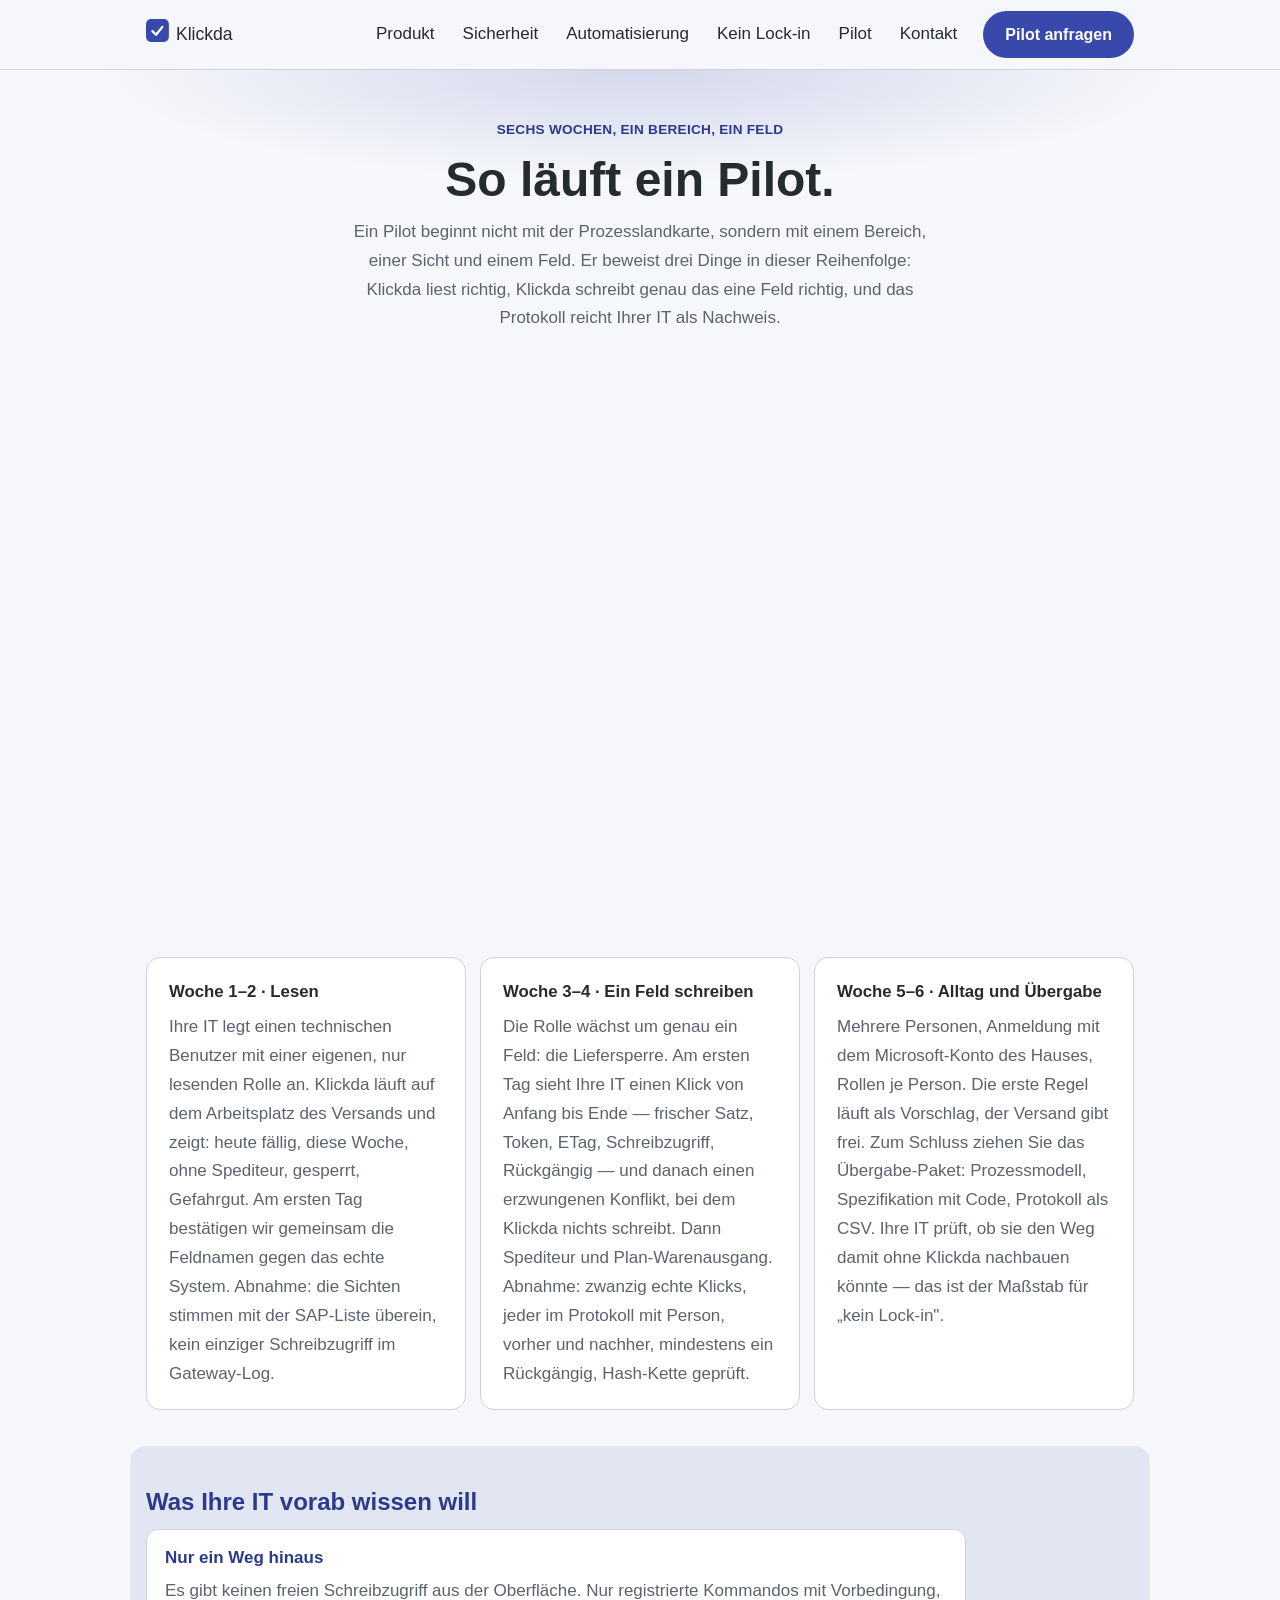
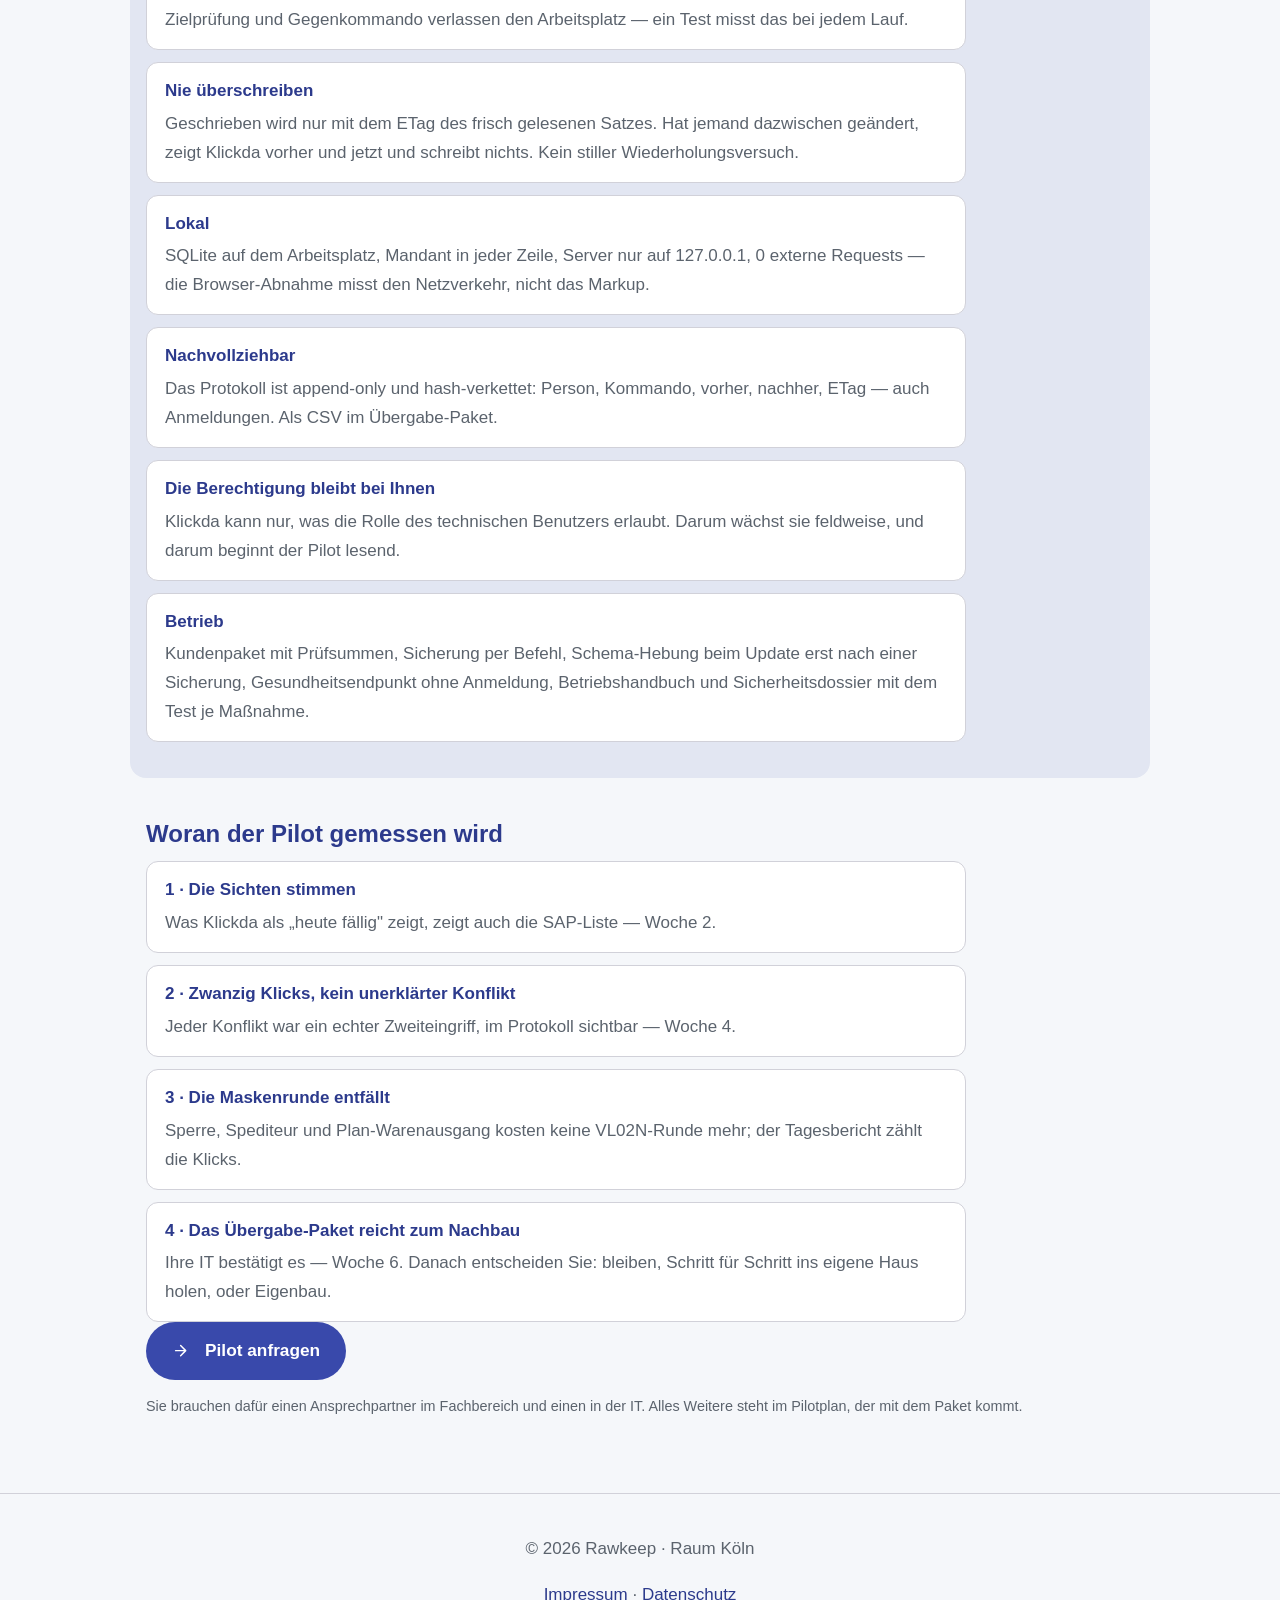
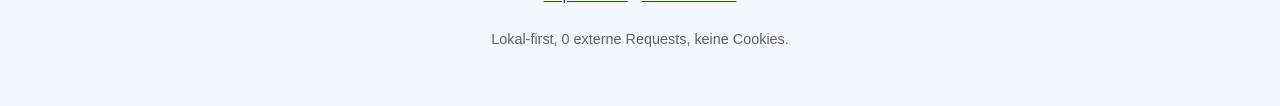
==== pilot.html @ cf8f3af4 "feat: Stand 0.7.0 — Betriebsreife, Pilotseite Co-Authored-By: Claude Fable 5.1 <noreply@anthropic.co" ====
<!doctype html>
<html lang="de">
<head>
  <meta charset="utf-8">
  <meta name="viewport" content="width=device-width, initial-scale=1">
  <title>Klickda — So läuft ein Pilot</title>
  <meta name="description" content="Ein Klickda-Pilot in sechs Wochen: zwei Wochen nur lesen, dann ein Feld mit eigener Rolle im Zielsystem, dann Alltag und Übergabe. Mit den Fragen, die Ihre IT vorab stellt, und den Kriterien, an denen der Pilot gemessen wird.">
  <meta property="og:title" content="Klickda — So läuft ein Pilot">
  <meta property="og:description" content="Sechs Wochen, ein Bereich, eine Sicht, ein Feld. Was Fachbereich und IT tun, was Klickda beweist, woran der Pilot gemessen wird.">
  <meta property="og:type" content="article">
  <link rel="icon" href="favicon.svg" type="image/svg+xml">
  <link rel="manifest" href="site.webmanifest">
  <link rel="stylesheet" href="effects.css">
  <link rel="stylesheet" href="modern.css">
  <link rel="stylesheet" href="styles.css">
  <noscript><style>[data-reveal] { opacity: 1 !important; transform: none !important; }</style></noscript>
</head>
<body>
<a class="skip" href="#ablauf">Zum Inhalt springen</a>

<header class="kopf" data-nav-shrink>
  <div class="zeile">
    <a class="marke" href="index.html" aria-label="Klickda — zur Startseite"><svg class="icon icon-marke" viewBox="0 0 32 32" aria-hidden="true"><rect width="32" height="32" rx="7" fill="currentColor"/><path d="M9 17l5 5 9-11" fill="none" stroke="#fff" stroke-width="3.2" stroke-linecap="round" stroke-linejoin="round"/></svg>Klickda</a>
    <nav aria-label="Hauptnavigation" class="nav" id="nav">
      <a href="index.html#produkt">Produkt</a>
      <a href="index.html#sicherheit">Sicherheit</a>
      <a href="index.html#automatisierung">Automatisierung</a>
      <a href="index.html#wege">Kein Lock-in</a>
      <a href="pilot.html" aria-current="page">Pilot</a>
      <a href="index.html#kontakt">Kontakt</a>
    </nav>
    <a class="knopf knopf-primaer kopf-cta" href="index.html#kontakt">Pilot anfragen</a>
    <button class="nav-schalter" aria-expanded="false" aria-controls="nav" id="navSchalter">
      <span class="sr-only">Menü öffnen</span><svg class="icon" viewBox="0 0 24 24" fill="none" stroke="currentColor" stroke-width="2" stroke-linecap="round" aria-hidden="true"><path d="M3 6h18M3 12h18M3 18h18"/></svg>
    </button>
  </div>
</header>

<main id="start">

  <section class="held bg-glow">
    <div class="inhalt">
      <p class="held-ueberzeile">Sechs Wochen, ein Bereich, ein Feld</p>
      <h1>So läuft ein Pilot.</h1>
      <p class="held-text">Ein Pilot beginnt nicht mit der Prozesslandkarte, sondern mit einem Bereich, einer Sicht und einem Feld. Er beweist drei Dinge in dieser Reihenfolge: Klickda liest richtig, Klickda schreibt genau das eine Feld richtig, und das Protokoll reicht Ihrer IT als Nachweis.</p>
    </div>
  </section>

  <section class="abschnitt" id="ablauf">
    <h2 data-reveal>Drei Phasen</h2>
    <p class="abschnitt-intro" data-reveal>Beispiel Exportversand aus SAP — das erste Pilot-Paket. Jede Phase hat eine Abnahme, die man mit Ja oder Nein beantworten kann.</p>
    <figure class="zeitstrahl" data-reveal>
      <svg viewBox="0 0 960 380" width="960" height="380" role="img" aria-labelledby="zeitstrahlTitel" style="max-width:100%;height:auto">
        <title id="zeitstrahlTitel">Zeitstrahl des Piloten: Woche 1 bis 2 lesen, Woche 3 bis 4 ein Feld schreiben, Woche 5 bis 6 Alltag und Übergabe</title>
        <g fill="none" stroke="currentColor" stroke-width="5" stroke-linecap="round">
          <line x1="50" y1="190" x2="910" y2="190" opacity=".2"/>
          <line x1="50" y1="190" x2="320" y2="190"/>
          <line x1="345" y1="190" x2="615" y2="190" stroke-dasharray="14 12"/>
          <line x1="640" y1="190" x2="910" y2="190"/>
        </g>
        <g fill="currentColor">
          <circle cx="50" cy="190" r="14"/><circle cx="332" cy="190" r="14"/><circle cx="628" cy="190" r="14"/><circle cx="910" cy="190" r="14"/>
        </g>
        <g font-family="system-ui, sans-serif" fill="currentColor" text-anchor="middle">
          <text x="190" y="125" font-size="40" font-weight="700">Woche 1–2</text><text x="190" y="275" font-size="32">nur lesen</text>
          <text x="480" y="125" font-size="40" font-weight="700">Woche 3–4</text><text x="480" y="275" font-size="32">ein Feld schreiben</text>
          <text x="770" y="125" font-size="40" font-weight="700">Woche 5–6</text><text x="770" y="275" font-size="32">Alltag und Übergabe</text>
        </g>
      </svg>
      <figcaption class="hinweis-klein">Lesen, dann ein Feld, dann der Alltag — die Berechtigung wächst mit jeder Phase.</figcaption>
    </figure>
    <div class="karten">
      <article class="karte lift" data-reveal>
        <h3>Woche 1–2 · Lesen</h3>
        <p>Ihre IT legt einen technischen Benutzer mit einer eigenen, nur lesenden Rolle an. Klickda läuft auf dem Arbeitsplatz des Versands und zeigt: heute fällig, diese Woche, ohne Spediteur, gesperrt, Gefahrgut. Am ersten Tag bestätigen wir gemeinsam die Feldnamen gegen das echte System. Abnahme: die Sichten stimmen mit der SAP-Liste überein, kein einziger Schreibzugriff im Gateway-Log.</p>
      </article>
      <article class="karte lift" data-reveal data-delay="1">
        <h3>Woche 3–4 · Ein Feld schreiben</h3>
        <p>Die Rolle wächst um genau ein Feld: die Liefersperre. Am ersten Tag sieht Ihre IT einen Klick von Anfang bis Ende — frischer Satz, Token, ETag, Schreibzugriff, Rückgängig — und danach einen erzwungenen Konflikt, bei dem Klickda nichts schreibt. Dann Spediteur und Plan-Warenausgang. Abnahme: zwanzig echte Klicks, jeder im Protokoll mit Person, vorher und nachher, mindestens ein Rückgängig, Hash-Kette geprüft.</p>
      </article>
      <article class="karte lift" data-reveal data-delay="2">
        <h3>Woche 5–6 · Alltag und Übergabe</h3>
        <p>Mehrere Personen, Anmeldung mit dem Microsoft-Konto des Hauses, Rollen je Person. Die erste Regel läuft als Vorschlag, der Versand gibt frei. Zum Schluss ziehen Sie das Übergabe-Paket: Prozessmodell, Spezifikation mit Code, Protokoll als CSV. Ihre IT prüft, ob sie den Weg damit ohne Klickda nachbauen könnte — das ist der Maßstab für „kein Lock-in".</p>
      </article>
    </div>
  </section>

  <section class="abschnitt abschnitt-hell" id="it">
    <h2 data-reveal>Was Ihre IT vorab wissen will</h2>
    <dl class="stand" data-reveal>
      <div><dt>Nur ein Weg hinaus</dt><dd>Es gibt keinen freien Schreibzugriff aus der Oberfläche. Nur registrierte Kommandos mit Vorbedingung, Zielprüfung und Gegenkommando verlassen den Arbeitsplatz — ein Test misst das bei jedem Lauf.</dd></div>
      <div><dt>Nie überschreiben</dt><dd>Geschrieben wird nur mit dem ETag des frisch gelesenen Satzes. Hat jemand dazwischen geändert, zeigt Klickda vorher und jetzt und schreibt nichts. Kein stiller Wiederholungsversuch.</dd></div>
      <div><dt>Lokal</dt><dd>SQLite auf dem Arbeitsplatz, Mandant in jeder Zeile, Server nur auf 127.0.0.1, 0 externe Requests — die Browser-Abnahme misst den Netzverkehr, nicht das Markup.</dd></div>
      <div><dt>Nachvollziehbar</dt><dd>Das Protokoll ist append-only und hash-verkettet: Person, Kommando, vorher, nachher, ETag — auch Anmeldungen. Als CSV im Übergabe-Paket.</dd></div>
      <div><dt>Die Berechtigung bleibt bei Ihnen</dt><dd>Klickda kann nur, was die Rolle des technischen Benutzers erlaubt. Darum wächst sie feldweise, und darum beginnt der Pilot lesend.</dd></div>
      <div><dt>Betrieb</dt><dd>Kundenpaket mit Prüfsummen, Sicherung per Befehl, Schema-Hebung beim Update erst nach einer Sicherung, Gesundheitsendpunkt ohne Anmeldung, Betriebshandbuch und Sicherheitsdossier mit dem Test je Maßnahme.</dd></div>
    </dl>
  </section>

  <section class="abschnitt" id="kriterien">
    <h2 data-reveal>Woran der Pilot gemessen wird</h2>
    <dl class="stand" data-reveal>
      <div><dt>1 · Die Sichten stimmen</dt><dd>Was Klickda als „heute fällig" zeigt, zeigt auch die SAP-Liste — Woche 2.</dd></div>
      <div><dt>2 · Zwanzig Klicks, kein unerklärter Konflikt</dt><dd>Jeder Konflikt war ein echter Zweiteingriff, im Protokoll sichtbar — Woche 4.</dd></div>
      <div><dt>3 · Die Maskenrunde entfällt</dt><dd>Sperre, Spediteur und Plan-Warenausgang kosten keine VL02N-Runde mehr; der Tagesbericht zählt die Klicks.</dd></div>
      <div><dt>4 · Das Übergabe-Paket reicht zum Nachbau</dt><dd>Ihre IT bestätigt es — Woche 6. Danach entscheiden Sie: bleiben, Schritt für Schritt ins eigene Haus holen, oder Eigenbau.</dd></div>
    </dl>
    <p class="held-aktion" data-reveal>
      <a class="knopf knopf-primaer knopf-gross" href="index.html#kontakt"><svg class="icon" viewBox="0 0 24 24" fill="none" stroke="currentColor" stroke-width="2" stroke-linecap="round" stroke-linejoin="round" aria-hidden="true"><path d="M5 12h14M12 5l7 7-7 7"/></svg>Pilot anfragen</a>
    </p>
    <p class="hinweis-klein" data-reveal>Sie brauchen dafür einen Ansprechpartner im Fachbereich und einen in der IT. Alles Weitere steht im Pilotplan, der mit dem Paket kommt.</p>
  </section>

</main>

<footer class="fuss">
  <p>© <span id="jahr">2026</span> Rawkeep · Raum Köln</p>
  <p><a href="impressum.html">Impressum</a> · <a href="datenschutz.html">Datenschutz</a></p>
  <p class="hinweis-klein">Lokal-first, 0 externe Requests, keine Cookies.</p>
</footer>

<script src="main.js"></script>
<script src="effects.js" defer></script>
</body>
</html>
---- effects.css ----
/* Rawkeep Design-Kit — Basis-Styles zu effects.js + Hintergrund-Muster.
   Alles über CSS-Variablen themebar; kein externes Asset, kein CDN.

   Muster-Klassen erwarten zwei Variablen im :root des Projekts:
     --kit-akzent   (Musterfarbe, z. B. Markenfarbe)
     --kit-flaeche  (Hintergrund-Grundton) */

/* ── Scroll-Reveal ─────────────────────────────────────────────────── */
[data-reveal] {
  opacity: 0;
  transform: translateY(18px);
  transition: opacity .6s ease, transform .6s ease;
}
[data-reveal].sichtbar { opacity: 1; transform: none; }
@media (prefers-reduced-motion: reduce) {
  [data-reveal] { opacity: 1; transform: none; transition: none; }
}

/* ── Hover-Lift für Karten ─────────────────────────────────────────── */
.lift { transition: transform .25s ease, box-shadow .25s ease; }
.lift:hover {
  transform: translateY(-4px);
  box-shadow: 0 12px 28px rgba(0, 0, 0, .10);
}
@media (prefers-reduced-motion: reduce) { .lift, .lift:hover { transform: none; } }

/* ── Navigation schrumpft beim Scrollen (data-nav-shrink) ──────────── */
[data-nav-shrink] { transition: padding .25s ease, box-shadow .25s ease; }
[data-nav-shrink].geschrumpft { box-shadow: 0 2px 14px rgba(0, 0, 0, .08); }

/* ── Hintergrund-Muster (reine CSS-Gradients — 0 Bytes Bilddaten) ──── */
.bg-verlauf {
  background: linear-gradient(160deg,
    var(--kit-flaeche, #faf7f2) 0%,
    color-mix(in srgb, var(--kit-akzent, #888) 12%, var(--kit-flaeche, #faf7f2)) 55%,
    var(--kit-flaeche, #faf7f2) 100%);
}
.bg-punkte {
  background-image: radial-gradient(
    color-mix(in srgb, var(--kit-akzent, #888) 22%, transparent) 1.5px, transparent 1.5px);
  background-size: 26px 26px;
}
.bg-wellen {
  background-image: repeating-linear-gradient(-35deg,
    color-mix(in srgb, var(--kit-akzent, #888) 8%, transparent) 0 2px,
    transparent 2px 18px);
}
.bg-glow {
  background:
    radial-gradient(60% 50% at 50% 0%,
      color-mix(in srgb, var(--kit-akzent, #888) 18%, transparent), transparent 70%),
    var(--kit-flaeche, #faf7f2);
}

/* ── Parallax-Bühne: Ebenen sauber beschneiden ─────────────────────── */
.parallax-buehne { position: relative; overflow: hidden; }
.parallax-buehne > [data-parallax] {
  position: absolute; inset: -20% 0; z-index: 0; pointer-events: none;
  will-change: transform;
}
.parallax-buehne > .inhalt { position: relative; z-index: 1; }
---- modern.css ----
/* Rawkeep Design-Kit — modern.css (2026)
   ──────────────────────────────────────────────────────────────────────
   Was heutige Browser können und wir bisher liegen ließen. Alles hier ist
   **Progressive Enhancement**: Fehlt ein Feature, sieht die Seite aus wie
   vorher — nichts bricht. Und alles ist nativ: 0 KB Bibliothek, 0 CDN.

   Nach effects.css einbinden:
     <link rel="stylesheet" href="effects.css">
     <link rel="stylesheet" href="modern.css">

   Die vier großen Gewinne:
   1. Scroll-Animationen OHNE JavaScript (animation-timeline) — läuft auf
      dem Compositor, also flüssig auch auf schwachen Geräten.
   2. Dark Mode ab Werk (light-dark()) — eine Zeile statt zwei Paletten.
   3. Weiche Seitenwechsel (View Transitions) — auch ohne Framework.
   4. Typografie, die sich selbst umbricht (text-wrap: balance/pretty).
────────────────────────────────────────────────────────────────────── */

/* ── 0. Farbraum: OKLCH statt HEX ──────────────────────────────────────
   OKLCH ist wahrnehmungsgleich: gleiche Lightness = gleich hell für das
   Auge. Damit lassen sich Paletten rechnerisch ableiten, ohne dass eine
   Stufe „schmutzig" wirkt — bei HEX/HSL passiert genau das.
   Die Marken-Variablen bleiben; hier entstehen nur Ableitungen daraus. */
@supports (color: oklch(0.5 0.1 250)) {
  :root {
    /* Aufhellen/Abdunkeln ohne Farbstich — Basis für Hover, Ränder, Flächen */
    --kit-akzent-hell: color-mix(in oklch, var(--kit-akzent, #888) 55%, white);
    --kit-akzent-dunkel: color-mix(in oklch, var(--kit-akzent, #888) 80%, black);
    --kit-akzent-zart: color-mix(in oklch, var(--kit-akzent, #888) 12%, transparent);
  }
}

/* ── 1. Dark Mode ab Werk ──────────────────────────────────────────────
   light-dark() liefert beide Werte in EINER Deklaration. Voraussetzung ist
   `color-scheme` — das schaltet auch Formularfelder, Scrollbalken und
   Auswahlfarben des Browsers mit um (das vergessen die meisten). */
@supports (color: light-dark(white, black)) {
  :root {
    color-scheme: light dark;
    --kit-flaeche-auto: light-dark(var(--kit-flaeche, #faf7f2), oklch(0.18 0.01 260));
    --kit-tinte-auto: light-dark(oklch(0.25 0.02 260), oklch(0.94 0.01 260));
    --kit-karte-auto: light-dark(white, oklch(0.23 0.012 260));
    --kit-linie-auto: light-dark(oklch(0.9 0.01 60), oklch(0.32 0.012 260));
  }
  /* Opt-in: Klasse ans <html>, dann übernehmen die Flächen den Auto-Wert.
     Bewusst NICHT global erzwungen — bestehende Seiten bleiben unberührt. */
  html.auto-theme body {
    background: var(--kit-flaeche-auto);
    color: var(--kit-tinte-auto);
  }
  html.auto-theme .karte { background: var(--kit-karte-auto); border-color: var(--kit-linie-auto); }
}

/* ── 2. Scroll-Animationen ohne JavaScript ─────────────────────────────
   `animation-timeline: view()` koppelt eine Animation an die Sichtbarkeit
   des Elements. Der Browser rechnet das auf dem Compositor — kein
   IntersectionObserver, kein Scroll-Listener, kein Ruckeln.
   Fallback: Ohne Unterstützung greift weiter effects.js (data-reveal). */
@supports (animation-timeline: view()) {
  @media (prefers-reduced-motion: no-preference) {
    /* Einblenden beim Hereinscrollen — übernimmt data-reveal von effects.js.
       Gleiches Attribut, andere Technik: bestehende Seiten profitieren
       sofort, ohne dass eine Zeile HTML geändert werden muss. */
    [data-reveal] {
      animation: kit-auftauchen linear both;
      animation-timeline: view();
      /* Start, wenn 15 % unterhalb der Kante; fertig bei 40 % Sichtbarkeit */
      animation-range: entry 15% cover 40%;
    }
    /* data-delay staffelt weiterhin — nativ über einen späteren Startpunkt */
    [data-reveal][data-delay="1"] { animation-range: entry 22% cover 46%; }
    [data-reveal][data-delay="2"] { animation-range: entry 29% cover 52%; }

    /* Parallax ohne JS: Ebene wandert langsamer als der Scroll */
    .parallax-buehne > [data-parallax] {
      animation: kit-parallax linear both;
      animation-timeline: view();
      animation-range: cover;
    }

    /* Lesefortschritt am Seitenkopf — eine Zeile statt eines Skripts */
    [data-fortschritt] {
      transform-origin: 0 50%;
      animation: kit-fortschritt linear both;
      animation-timeline: scroll(root block);
    }

    /* Sticky-Szene: Element bleibt stehen und skaliert sanft mit */
    [data-buehne] {
      animation: kit-buehne linear both;
      animation-timeline: view();
      animation-range: entry 0% exit 100%;
    }
  }
}

@keyframes kit-auftauchen {
  from { opacity: 0; transform: translateY(22px); }
  to { opacity: 1; transform: none; }
}
@keyframes kit-parallax {
  from { transform: translateY(-8%); }
  to { transform: translateY(8%); }
}
@keyframes kit-fortschritt {
  from { transform: scaleX(0); }
  to { transform: scaleX(1); }
}
@keyframes kit-buehne {
  from { opacity: 0; transform: scale(0.96); }
  20%, 80% { opacity: 1; transform: none; }
  to { opacity: 0.35; transform: scale(0.98); }
}

/* ── 3. Weiche Seitenwechsel (View Transitions für klassische Seiten) ───
   Gilt für ganz normale Links zwischen HTML-Seiten — kein Framework, kein
   Router. Browser ohne Unterstützung springen wie immer hart um. */
@view-transition { navigation: auto; }

@media (prefers-reduced-motion: no-preference) {
  ::view-transition-old(root) { animation: kit-raus .18s ease both; }
  ::view-transition-new(root) { animation: kit-rein .28s ease both; }
}
@keyframes kit-raus { to { opacity: 0; } }
@keyframes kit-rein { from { opacity: 0; transform: translateY(8px); } }

/* Elemente, die über Seiten hinweg „mitwandern" sollen (Logo, Held-Bild):
   gleicher Name auf beiden Seiten ⇒ der Browser morpht sie ineinander. */
.marke { view-transition-name: marke; }

/* ── 4. Typografie, die sich selbst umbricht ───────────────────────────
   `balance` verteilt Überschriften gleichmäßig auf die Zeilen (max. ~6),
   `pretty` verhindert Schusterjungen im Fließtext. Kostenlos, sofort
   sichtbar — der billigste Qualitätsgewinn überhaupt. */
h1, h2, h3, .held h1, blockquote { text-wrap: balance; }
p, li, figcaption, .abschnitt-intro { text-wrap: pretty; }

/* Fließende Schriftgrößen ohne Media-Queries.
   clamp(Minimum, Wunsch, Maximum) — skaliert stufenlos mit dem Viewport. */
:root {
  --kit-h1: clamp(2rem, 1.4rem + 3vw, 3.4rem);
  --kit-h2: clamp(1.35rem, 1.1rem + 1.2vw, 1.9rem);
  --kit-text: clamp(1rem, 0.97rem + 0.15vw, 1.12rem);
}
.held h1, .fluid h1 { font-size: var(--kit-h1); line-height: 1.12; }
.fluid h2 { font-size: var(--kit-h2); }
.fluid { font-size: var(--kit-text); }

/* ── 5. Container Queries — Komponenten statt Seiten denken ────────────
   Eine Karte weiß nicht, wie breit das Fenster ist — sie soll wissen, wie
   viel Platz SIE hat. Dadurch funktioniert dieselbe Karte in Sidebar und
   Hauptspalte, ohne Sonderfälle. */
@supports (container-type: inline-size) {
  .karten, .preis-raster, .kpi-raster { container-type: inline-size; }

  @container (min-width: 34rem) {
    .karte.breit { display: grid; grid-template-columns: auto 1fr; gap: 1rem; }
  }
  @container (max-width: 22rem) {
    .karte { padding: 14px 16px; }
    .karte h3 { font-size: 1rem; }
  }
}

/* ── 6. Sanftes Erscheinen für Dialoge und Popover ─────────────────────
   @starting-style beschreibt den Zustand VOR dem ersten Frame; zusammen
   mit `transition-behavior: allow-discrete` lassen sich damit Elemente
   animieren, die von display:none kommen — bisher nur mit JS möglich. */
@supports (transition-behavior: allow-discrete) {
  [popover], dialog {
    opacity: 0;
    transform: translateY(6px);
    transition: opacity .2s ease, transform .2s ease, overlay .2s allow-discrete,
      display .2s allow-discrete;
  }
  [popover]:popover-open, dialog[open] { opacity: 1; transform: none; }
  @starting-style {
    [popover]:popover-open, dialog[open] { opacity: 0; transform: translateY(6px); }
  }
}

/* ── 7. Formularfelder, die mitwachsen ─────────────────────────────────
   `field-sizing: content` lässt Textareas mit dem Inhalt wachsen —
   der klassische „Textarea-Resize per JS" entfällt komplett. */
@supports (field-sizing: content) {
  textarea.waechst { field-sizing: content; min-height: 3lh; max-height: 12lh; }
}

/* ── 8. :has() — der Eltern-Selektor ───────────────────────────────────
   Erlaubt Regeln, für die bisher eine JS-Klasse nötig war. */
@supports selector(:has(*)) {
  /* Karte mit Bild bekommt engeren Innenabstand oben */
  .karte:has(> img:first-child) { padding-top: 0; overflow: hidden; }
  /* Formular mit Fehlermeldung hebt sich ab */
  form:has(.formular-meldung[data-art="fehler"]) { outline: 2px solid #c5221f; outline-offset: 4px; }
  /* Menü offen ⇒ Seite nicht scrollen (ohne JS-Klasse am body) */
  body:has(.nav-schalter[aria-expanded="true"]) { overflow: hidden; }
}

/* ── 9. Rendering-Performance für lange Seiten ─────────────────────────
   `content-visibility: auto` überspringt das Rendern von Bereichen weit
   außerhalb des Sichtfelds. contain-intrinsic-size verhindert dabei
   Sprünge in der Scrollleiste. */
@supports (content-visibility: auto) {
  .abschnitt-lazy { content-visibility: auto; contain-intrinsic-size: auto 600px; }
}

/* ── 10. Fokus, der niemandem wehtut ───────────────────────────────────
   :focus-visible zeigt den Rahmen nur bei Tastaturbedienung — Mausklicks
   bleiben ruhig, Tastaturnutzer sehen trotzdem immer, wo sie sind. */
:where(a, button, input, select, textarea, [tabindex]):focus-visible {
  outline: 3px solid var(--kit-akzent, #1d4ed8);
  outline-offset: 2px;
  border-radius: 4px;
}

/* Bilder verhalten sich vernünftig, ohne dass man daran denken muss. */
:where(img, video, svg) { max-inline-size: 100%; block-size: auto; }
:where(img[loading="lazy"]) { background: var(--kit-akzent-zart, transparent); }
---- styles.css ----
/* Klickda — generiert von der Rawkeep Kundenseiten-Fabrik.
   Design-Tokens aus dem Branchen-Profil; mobile-first, AA-Kontraste,
   Touch-Ziele ≥ 44 px, Systemschriften, prefers-reduced-motion respektiert. */

:root {
  --flaeche: #f5f7fa;
  --karte: #ffffff;
  --tinte: #262b30;
  --grau: #5b636d;
  --linie: color-mix(in srgb, var(--akzent) 12%, #e6e4df);
  --akzent: #3949ab;
  --akzent-dunkel: #2c3a8c;
  --weich: color-mix(in srgb, var(--akzent) 10%, var(--flaeche));
  --fokus: #1d4ed8;
  --kit-akzent: var(--akzent);
  --kit-flaeche: var(--flaeche);
}

* { box-sizing: border-box; }
html { scroll-behavior: smooth; }
body {
  margin: 0; background: var(--flaeche); color: var(--tinte);
  font: 17px/1.7 -apple-system, "Segoe UI", Roboto, "Noto Sans", sans-serif;
}
h1, h2, .marke { font-family: inherit; }

.sr-only {
  position: absolute; width: 1px; height: 1px; overflow: hidden;
  clip: rect(0 0 0 0); white-space: nowrap;
}
.skip {
  position: absolute; left: -999px; top: 0; background: var(--akzent);
  color: #fff; padding: 10px 16px; z-index: 20;
}
.skip:focus { left: 8px; }
a:focus-visible, button:focus-visible, input:focus-visible, textarea:focus-visible {
  outline: 3px solid var(--fokus); outline-offset: 2px;
}
@media (prefers-reduced-motion: reduce) {
  html { scroll-behavior: auto; }
  * { animation: none !important; transition: none !important; }
}

/* Icons: Inline-SVG statt Emoji (Werksregel) — Groesse folgt der Schrift,
   Farbe folgt currentColor, damit sie in jedem Theme sitzen. */
.icon { width: 1em; height: 1em; flex: none; vertical-align: -0.125em; margin-right: .45em; }
.knopf { display: inline-flex; align-items: center; }

/* Haken der Vertrauensliste als CSS-Icon: so ueberlebt er, wenn jemand
   den Platzhaltertext ueberschreibt, und zaehlt nicht als Emoji. */
.vertrauen li { list-style: none; padding-left: 1.6em; position: relative; }
.vertrauen li::before {
  content: ""; position: absolute; left: 0; top: .2em; width: 1.1em; height: 1.1em;
  background: currentColor;
  -webkit-mask: var(--haken) center/contain no-repeat;
          mask: var(--haken) center/contain no-repeat;
}
:root { --haken: url("data:image/svg+xml,%3Csvg xmlns='http://www.w3.org/2000/svg' viewBox='0 0 24 24' fill='none' stroke='%23000' stroke-width='3' stroke-linecap='round' stroke-linejoin='round'%3E%3Cpath d='M20 6 9 17l-5-5'/%3E%3C/svg%3E"); }

/* Sprungziele nicht unter den klebenden Kopf schieben: ohne das landet
   die Ueberschrift beim Klick auf einen Anker hinter der Leiste und der
   Besucher faengt mitten im Absatz zu lesen an. */
:target, main[id], section[id], [id]:where(h1, h2, h3) { scroll-margin-top: 5rem; }

/* Kopf */
.kopf {
  position: sticky; top: 0; z-index: 10;
  background: color-mix(in srgb, var(--flaeche) 96%, transparent);
  border-bottom: 1px solid var(--linie); backdrop-filter: blur(4px);
}
.zeile {
  max-width: 1020px; margin: 0 auto; padding: 10px 16px;
  display: flex; align-items: center; gap: 14px;
}
.marke { color: var(--tinte); text-decoration: none; font-size: 1.1rem; margin-right: auto; }
.nav { display: none; gap: 4px; }
.nav a {
  color: var(--tinte); text-decoration: none; padding: 10px 12px;
  border-radius: 8px; min-height: 44px; display: inline-flex; align-items: center;
}
.nav a:hover { background: var(--weich); }
.nav-schalter {
  border: 1px solid var(--linie); background: var(--karte); border-radius: 8px;
  font-size: 1.3rem; width: 44px; height: 44px; cursor: pointer;
}
.nav.offen { display: flex; flex-direction: column; position: absolute;
  right: 12px; top: 60px; background: var(--karte); border: 1px solid var(--linie);
  border-radius: 12px; padding: 8px; box-shadow: 0 8px 24px rgba(0,0,0,.12); }

/* Sprach-Umschalter (nur bei mehrsprachigen Seiten eingesetzt) */
.sprachen { display: flex; gap: 4px; }
.sprachen button {
  min-width: 44px; min-height: 44px; border-radius: 8px; cursor: pointer;
  border: 1px solid var(--linie); background: var(--karte); color: var(--tinte);
  font: inherit; font-size: .9rem;
}
.sprachen button[aria-pressed="true"] { background: var(--akzent); color: #fff; }

/* Knöpfe */
.knopf {
  display: inline-flex; align-items: center; justify-content: center; gap: 8px;
  min-height: 44px; padding: 10px 22px; border-radius: 999px;
  text-decoration: none; font-weight: 600; border: none; cursor: pointer;
  font-size: 1rem;
}
.knopf-primaer { background: var(--akzent); color: #fff; }
.knopf-primaer:hover { background: var(--akzent-dunkel); }
.knopf-sekundaer { background: var(--weich); color: var(--tinte); }
.knopf-gross { font-size: 1.08rem; padding: 14px 26px; }
.kopf-cta { display: none; }

/* Hero */
.held { text-align: center; padding: 48px 16px 32px; }
.held .inhalt { max-width: 980px; margin: 0 auto; }
.held h1 { font-size: 2.2rem; line-height: 1.2; margin: 0 0 .6rem; }
.held-text { max-width: 36rem; margin: 0 auto 1.4rem; color: var(--grau); }
.held-aktion { margin: 0 0 .5rem; }
.held-neben a { color: var(--akzent-dunkel); }
.vertrauen {
  list-style: none; padding: 0; margin: 1.6rem 0 0;
  display: flex; flex-wrap: wrap; justify-content: center; gap: 8px;
}
.vertrauen li {
  background: var(--karte); border: 1px solid var(--linie);
  border-radius: 999px; padding: 8px 16px; font-size: .95rem;
}

/* Abschnitte */
.abschnitt { max-width: 1020px; margin: 0 auto; padding: 36px 16px; }
.abschnitt h2 { font-size: 1.5rem; margin: 0 0 .4rem; color: var(--akzent-dunkel); }
.abschnitt-intro { color: var(--grau); margin-top: 0; }

.karten { display: grid; grid-template-columns: 1fr; gap: 14px; margin-top: 18px; }
.karte {
  background: var(--karte); border: 1px solid var(--linie);
  border-radius: 14px; padding: 20px 22px;
}
.karte h3 { margin: 0 0 .4rem; font-size: 1.05rem; }
.karte p { margin: 0; color: var(--grau); }

/* Tabellen */
.preise, .zeiten { width: 100%; border-collapse: collapse; margin-top: 12px; }
.preise th, .preise td, .zeiten th, .zeiten td {
  text-align: left; padding: 12px 8px; border-bottom: 1px solid var(--linie);
}
.preise td, .zeiten td { text-align: right; font-variant-numeric: tabular-nums; white-space: nowrap; }
.preise th, .zeiten th { font-weight: 500; }
.hinweis-klein { color: var(--grau); font-size: .9rem; }

/* Kontakt */
.kontakt-raster { display: grid; grid-template-columns: 1fr; gap: 24px; margin-top: 16px; }
address { font-style: normal; margin: 12px 0; }
.formular {
  background: var(--karte); border: 1px solid var(--linie);
  border-radius: 14px; padding: 20px;
}
.formular h3 { margin-top: 0; }
.formular label { display: block; margin: 12px 0 4px; font-weight: 500; }
.formular input, .formular textarea {
  width: 100%; padding: 12px; font: inherit; border: 1px solid var(--grau);
  border-radius: 8px; background: #fff; color: var(--tinte); min-height: 44px;
}
.formular button { margin-top: 14px; width: 100%; }

/* Fuß */
.fuss {
  border-top: 1px solid var(--linie); margin-top: 24px;
  padding: 24px 16px 40px; text-align: center; color: var(--grau);
}
.fuss a { color: var(--akzent-dunkel); }

@media (min-width: 720px) {
  .nav { display: flex; }
  .kopf-cta { display: inline-flex; }
  .nav-schalter { display: none; }
  .held h1 { font-size: 3rem; }
  .karten { grid-template-columns: 1fr 1fr 1fr; }
  .kontakt-raster { grid-template-columns: 1fr 1fr; }
}

/* ── Klickda-Ergänzungen (Produkt-Showcase) ─────────────────────────── */
.icon-marke { width: 1.3em; height: 1.3em; color: var(--akzent); margin-right: .4em; }
.held-ueberzeile { margin: 0 0 .6rem; color: var(--akzent-dunkel); font-weight: 600; letter-spacing: .02em; text-transform: uppercase; font-size: .85rem; }
.held h1 { text-wrap: balance; }
.abschnitt-hell { background: var(--weich); border-radius: 16px; }
.bild { margin: 0 0 2rem; }
.bild img { width: 100%; height: auto; display: block; border-radius: 12px; border: 1px solid var(--linie); box-shadow: 0 12px 40px rgb(0 0 0 / .10); }
.bild figcaption { color: var(--grau); font-size: .95rem; margin-top: .6rem; text-wrap: pretty; }
.stufen { display: grid; gap: 16px; }
.stufe { position: relative; padding-top: 2.6rem; }
.stufe-nr { position: absolute; top: 14px; left: 18px; width: 2rem; height: 2rem; border-radius: 50%; background: var(--akzent); color: #fff; display: grid; place-items: center; font-weight: 700; }
.karten-sechs { grid-template-columns: 1fr; }
.ablauf { counter-reset: schritt; list-style: none; padding: 0; margin: 0; display: grid; gap: 12px; max-width: 760px; }
.ablauf li { counter-increment: schritt; position: relative; padding: 14px 16px 14px 3.4rem; background: var(--karte); border: 1px solid var(--linie); border-radius: 12px; }
.ablauf li::before { content: counter(schritt); position: absolute; left: 14px; top: 12px; width: 1.9rem; height: 1.9rem; border-radius: 50%; background: var(--weich); color: var(--akzent-dunkel); display: grid; place-items: center; font-weight: 700; }
.konnektoren { display: grid; gap: 16px; }
.konnektor { padding: 18px 20px; border-left: 4px solid var(--akzent); background: var(--karte); border-radius: 0 12px 12px 0; }
.konnektor h3 { margin: 0 0 .4rem; font-size: 1.05rem; }
.konnektor p { margin: 0; color: var(--grau); }
@media (min-width: 720px) {
  .stufen { grid-template-columns: repeat(3, 1fr); }
  .karten-sechs { grid-template-columns: repeat(3, 1fr); }
  .konnektoren { grid-template-columns: repeat(3, 1fr); }
}

.stand { margin: 0; display: grid; gap: 12px; max-width: 820px; }
.stand > div { background: var(--karte); border: 1px solid var(--linie); border-radius: 12px; padding: 14px 18px; }
.stand dt { font-weight: 700; color: var(--akzent-dunkel); margin-bottom: 4px; }
.stand dd { margin: 0; color: var(--grau); text-wrap: pretty; }
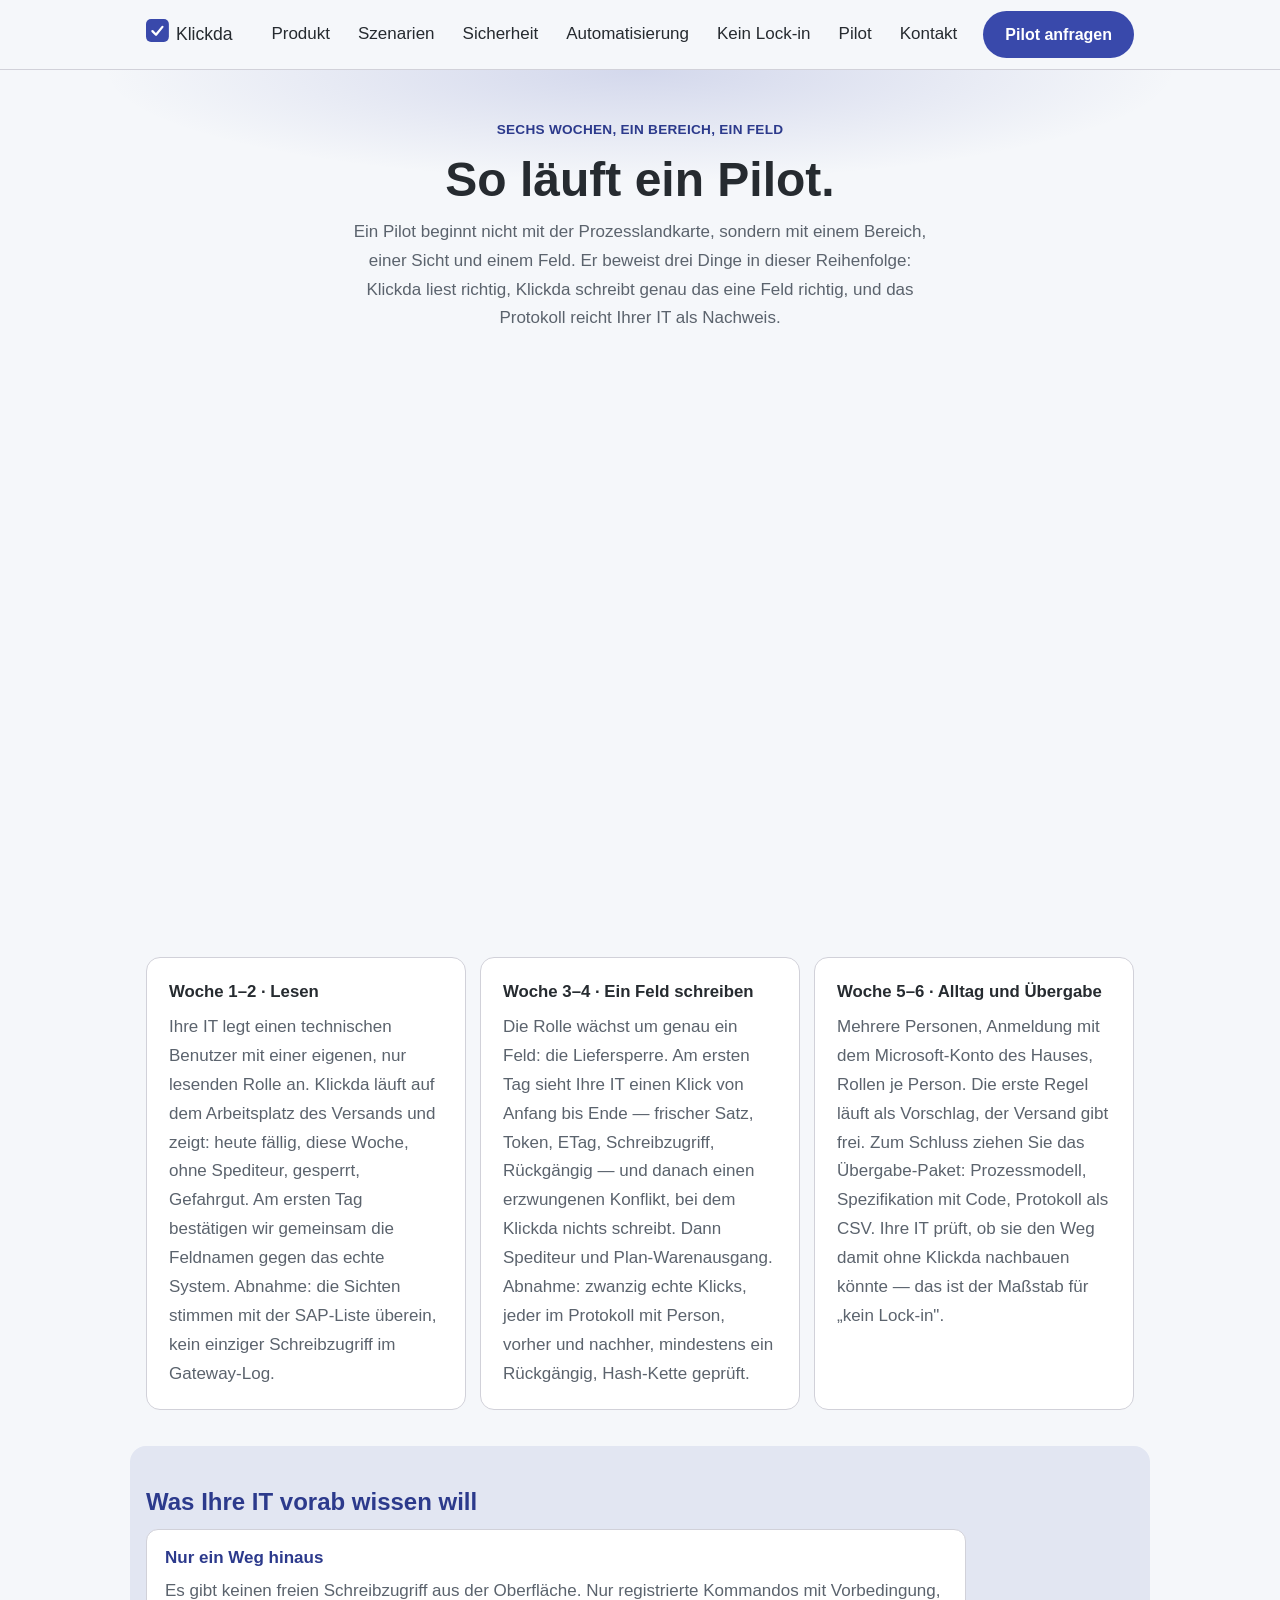
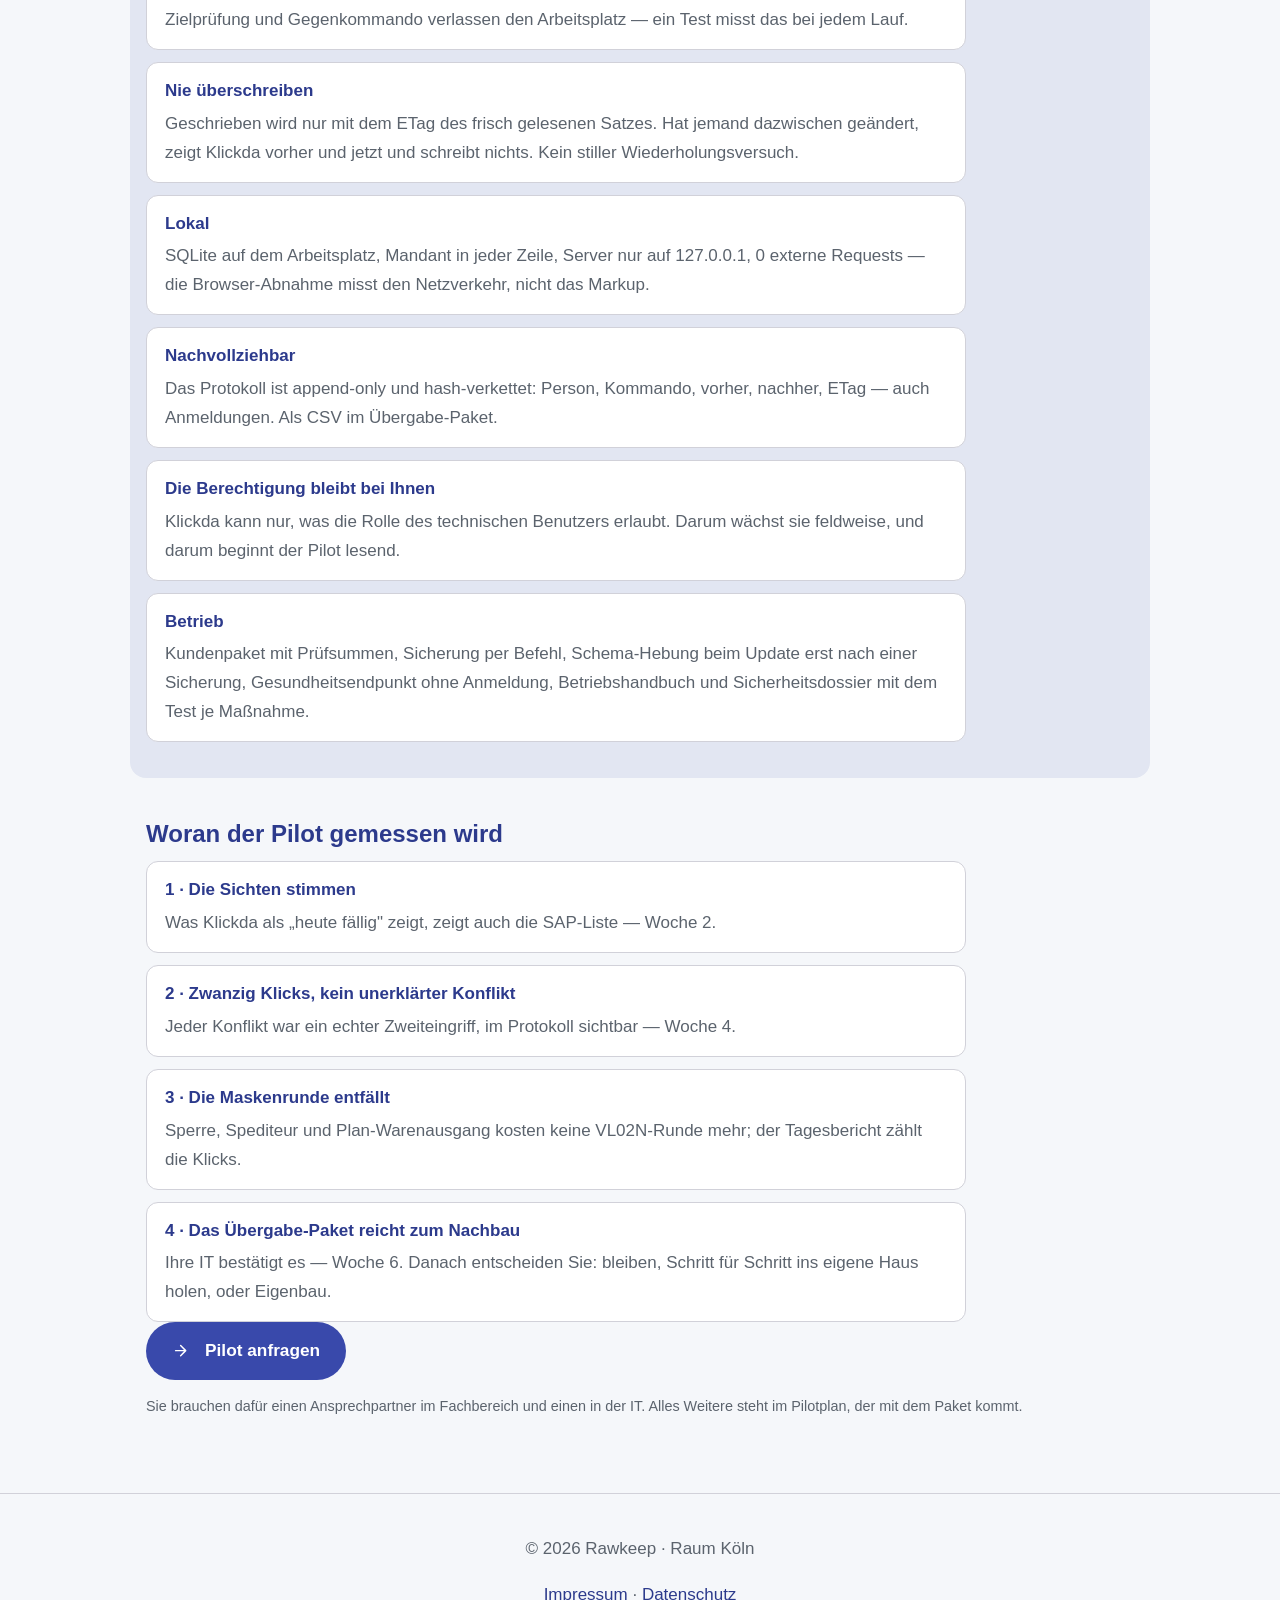
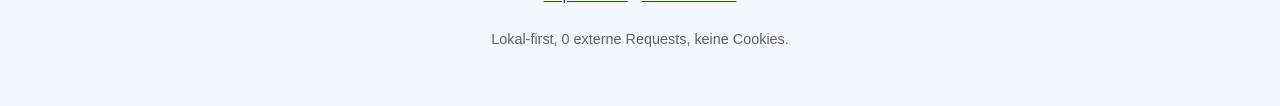
==== commit 38811545: "feat: Stand 0.8.0 — Szenarien mit Rechner, Pilotseite Co-Authored-By: Claude Fable 5.1 <noreply@anth" ====
--- a/pilot.html
+++ b/pilot.html
@@ -23,6 +23,7 @@
     <a class="marke" href="index.html" aria-label="Klickda — zur Startseite"><svg class="icon icon-marke" viewBox="0 0 32 32" aria-hidden="true"><rect width="32" height="32" rx="7" fill="currentColor"/><path d="M9 17l5 5 9-11" fill="none" stroke="#fff" stroke-width="3.2" stroke-linecap="round" stroke-linejoin="round"/></svg>Klickda</a>
     <nav aria-label="Hauptnavigation" class="nav" id="nav">
       <a href="index.html#produkt">Produkt</a>
+      <a href="szenarien.html">Szenarien</a>
       <a href="index.html#sicherheit">Sicherheit</a>
       <a href="index.html#automatisierung">Automatisierung</a>
       <a href="index.html#wege">Kein Lock-in</a>
--- a/styles.css
+++ b/styles.css
@@ -207,3 +207,14 @@
 .stand > div { background: var(--karte); border: 1px solid var(--linie); border-radius: 12px; padding: 14px 18px; }
 .stand dt { font-weight: 700; color: var(--akzent-dunkel); margin-bottom: 4px; }
 .stand dd { margin: 0; color: var(--grau); text-wrap: pretty; }
+
+/* Szenarien: Zahlenleiste und Rechner */
+.zahlen { grid-template-columns: repeat(auto-fit, minmax(150px, 1fr)); max-width: none; }
+.zahlen dt { font-size: 2rem; line-height: 1.1; }
+.zahlen dd { font-size: .92rem; }
+.rechner { margin-top: 20px; }
+.rechner-felder { display: grid; grid-template-columns: 1fr; gap: 10px; }
+.rechner-felder label { display: flex; flex-direction: column; gap: 4px; font-weight: 600; }
+.rechner-aus { margin-top: 14px; grid-template-columns: repeat(auto-fit, minmax(170px, 1fr)); max-width: none; }
+.rechner-aus dt { font-size: 1.5rem; }
+@media (min-width: 700px) { .rechner-felder { grid-template-columns: repeat(3, 1fr); } }
